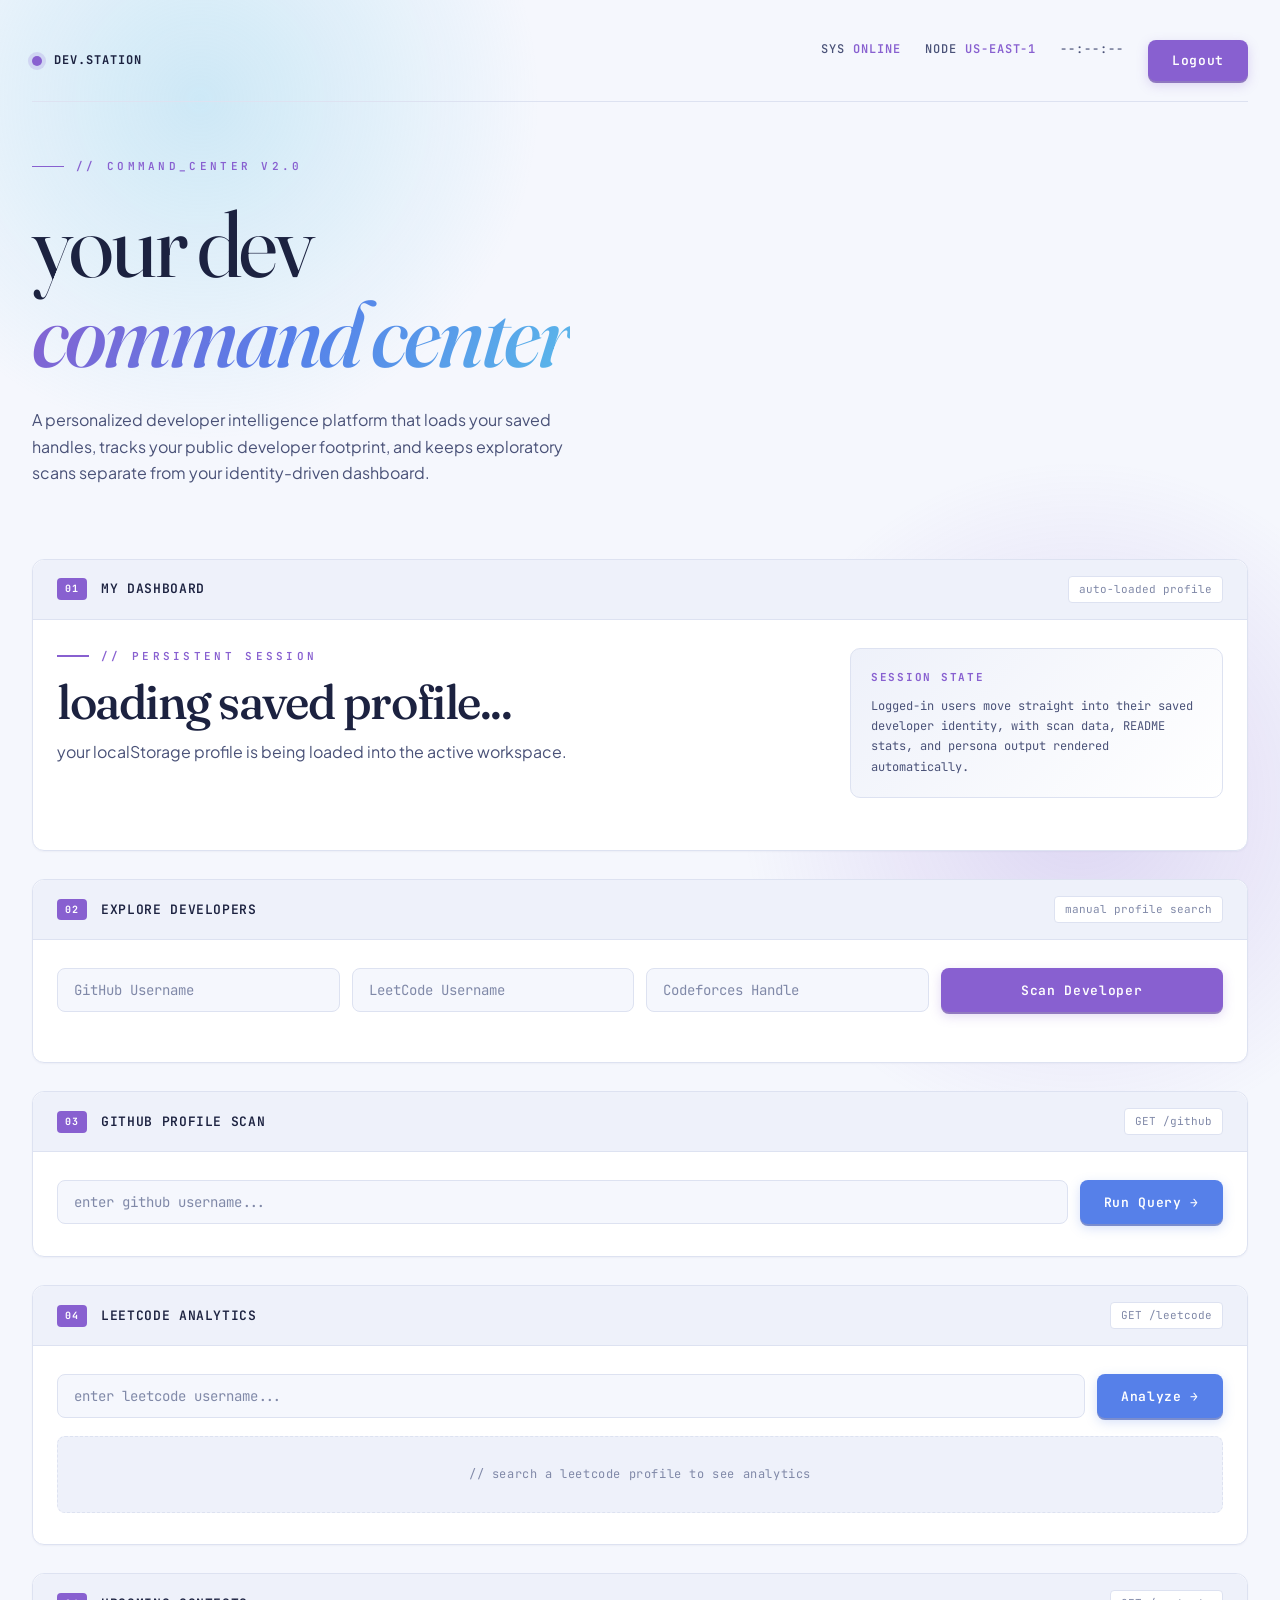
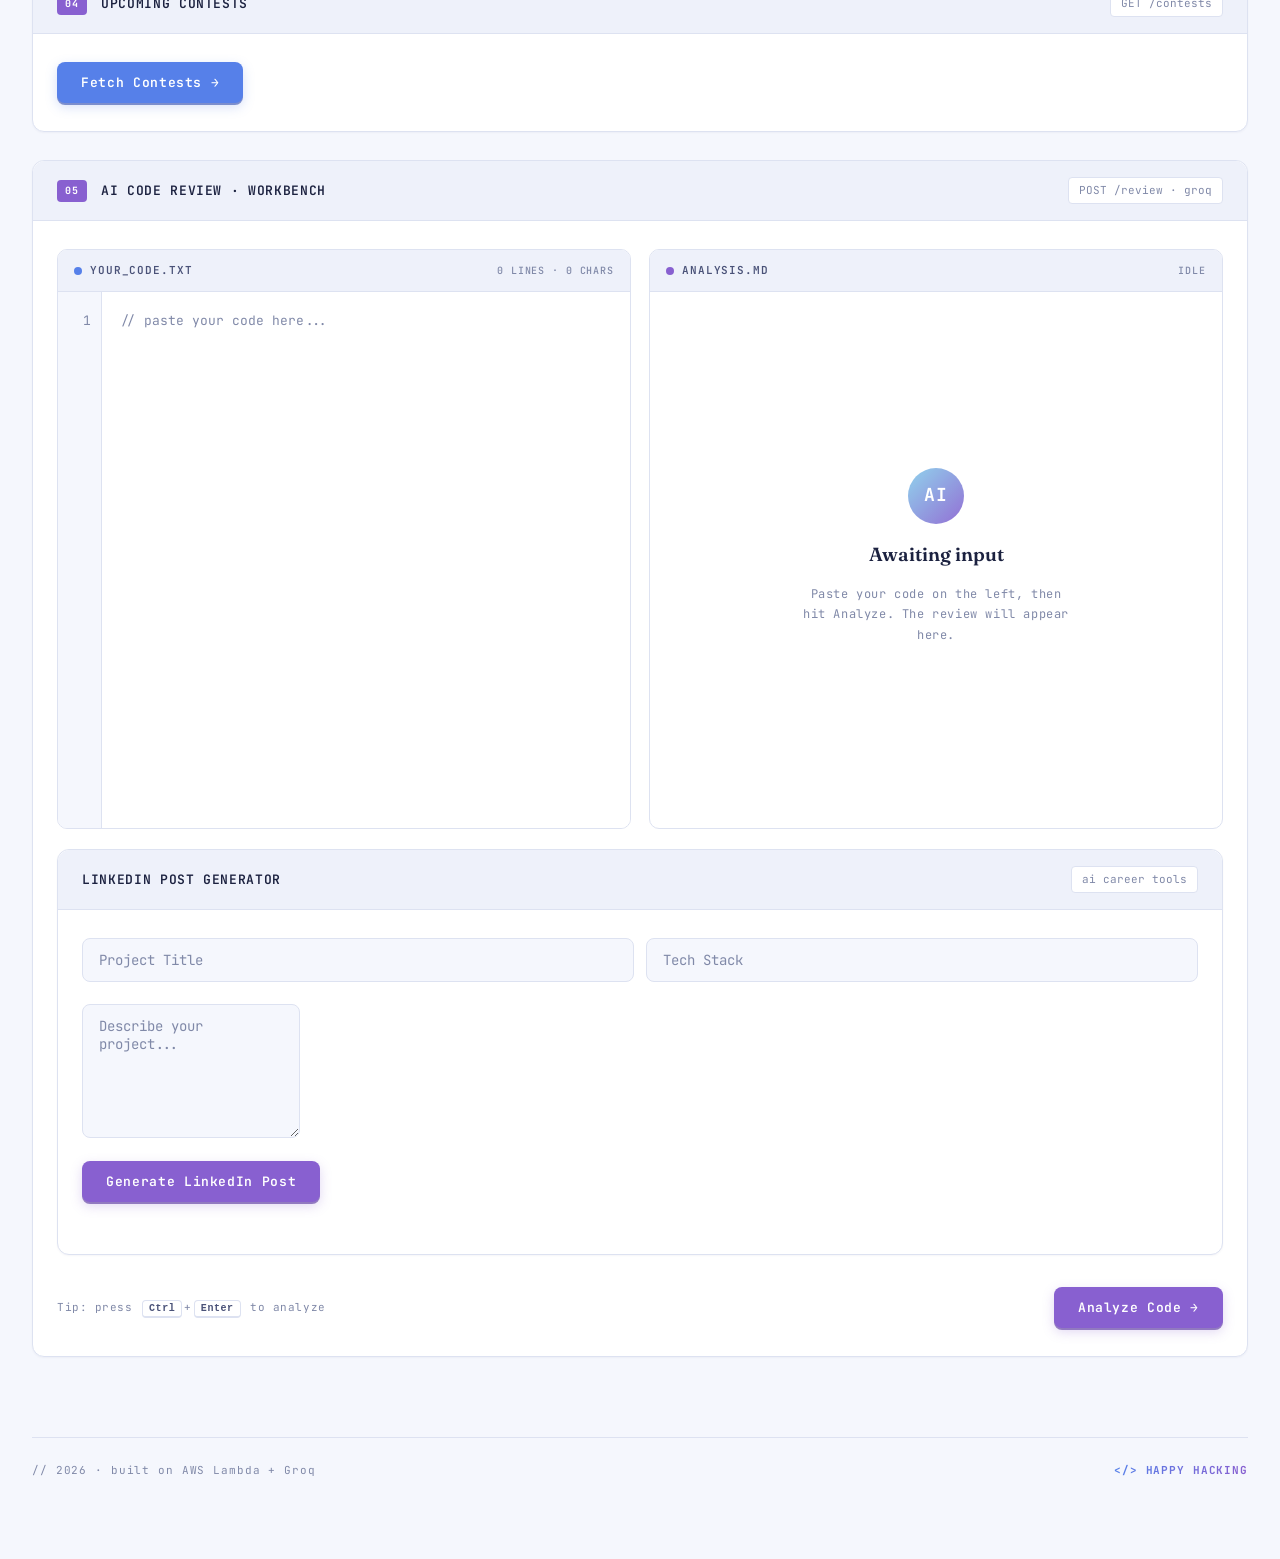
==== dashboard.html @ 7fd4f593 "Initial commit" ====
<!DOCTYPE html>
<html lang="en">
<head>
<meta charset="UTF-8" />
<meta name="viewport" content="width=device-width, initial-scale=1.0" />
<title>DEV.STATION // Command Center</title>
<link rel="preconnect" href="https://fonts.googleapis.com">
<link rel="preconnect" href="https://fonts.gstatic.com" crossorigin>
<link href="https://fonts.googleapis.com/css2?family=Fraunces:opsz,wght@9..144,400;9..144,500;9..144,700;9..144,900&family=JetBrains+Mono:wght@300;400;500;600;700&family=Plus+Jakarta+Sans:wght@400;500;600;700&display=swap" rel="stylesheet">
<link rel="stylesheet" href="style.css" />
</head>
<body data-page="dashboard">

<div class="wrapper dashboard-shell">

    <div class="top-bar">
        <div class="logo">
            <span class="logo-dot"></span>
            <span>DEV.STATION</span>
        </div>
        <div class="status-bar">
            <span>SYS <b>ONLINE</b></span>
            <span>NODE <b>US-EAST-1</b></span>
            <span id="clock">--:--:--</span>
            <button onclick="logout()">Logout</button>
        </div>
    </div>

    <section class="hero dashboard-hero">
        <div class="hero-label">// command_center v2.0</div>
        <h1>your dev<br><em>command center</em></h1>
        <p>A personalized developer intelligence platform that loads your saved handles, tracks your public developer footprint, and keeps exploratory scans separate from your identity-driven dashboard.</p>
    </section>

    <section class="panel">
        <div class="panel-header">
            <div style="display:flex;gap:14px;align-items:center;">
                <span class="panel-tag">01</span>
                <span class="panel-title">My Dashboard</span>
            </div>
            <span class="panel-meta">auto-loaded profile</span>
        </div>
        <div class="panel-body">
            <div class="dashboard-intro">
                <div>
                    <div class="hero-label" style="margin-bottom:12px;">// persistent session</div>
                    <h2 id="dashboardHeading" class="dashboard-title">loading saved profile...</h2>
                    <p id="dashboardSubtitle" class="dashboard-subtitle">your localStorage profile is being loaded into the active workspace.</p>
                    <div id="sessionMeta" class="profile-chip-row"></div>
                </div>
                <div class="dashboard-sidecard">
                    <div class="dashboard-sidecard-title">Session State</div>
                    <p>Logged-in users move straight into their saved developer identity, with scan data, README stats, and persona output rendered automatically.</p>
                </div>
            </div>

            <div id="myDashboardResult"></div>
            <div id="readmeStats" class="readme-section"></div>
        </div>
    </section>

    <section class="panel">
        <div class="panel-header">
            <div style="display:flex;gap:14px;align-items:center;">
                <span class="panel-tag">02</span>
                <span class="panel-title">Explore Developers</span>
            </div>
            <span class="panel-meta">manual profile search</span>
        </div>
        <div class="panel-body">
            <form id="exploreForm">
                <div class="scan-grid">
                    <input type="text" id="exploreGithub" placeholder="GitHub Username" autocomplete="off">
                    <input type="text" id="exploreLeetcode" placeholder="LeetCode Username" autocomplete="off">
                    <input type="text" id="exploreCodeforces" placeholder="Codeforces Handle" autocomplete="off">
                    <button type="submit" id="exploreScanBtn">Scan Developer</button>
                </div>
            </form>

            <div id="exploreStatus" class="auth-message"></div>
            <div id="exploreResult"></div>
        </div>
    </section>

    <section class="panel">
        <div class="panel-header">
            <div style="display:flex;gap:14px;align-items:center;">
                <span class="panel-tag">03</span>
                <span class="panel-title">GitHub Profile Scan</span>
            </div>
            <span class="panel-meta">GET /github</span>
        </div>
        <div class="panel-body">
            <div class="input-row">
                <input type="text" id="username" placeholder="enter github username..." autocomplete="off" />
                <button onclick="getProfile()" id="ghBtn" class="indigo">Run Query &rarr;</button>
            </div>
            <div id="result"></div>
        </div>
    </section>

    <!-- moved LeetCode panel directly under GitHub Profile Scan for clearer flow -->
    <section class="panel">
        <div class="panel-header">
            <div style="display:flex;gap:14px;align-items:center;">
                <span class="panel-tag">04</span>
                <span class="panel-title">LeetCode Analytics</span>
            </div>
            <span class="panel-meta">GET /leetcode</span>
        </div>
        <div class="panel-body">
            <div class="input-row">
                <input type="text" id="leetcodeUsername" placeholder="enter leetcode username..." autocomplete="off" />
                <button onclick="fetchLeetCodeStats()" id="leetBtn" class="indigo">Analyze &rarr;</button>
            </div>
            <div id="leetcodeResult" class="leetcode-result">
                <div class="placeholder">// search a leetcode profile to see analytics</div>
            </div>
        </div>
    </section>

    <section class="panel">
        <div class="panel-header">
            <div style="display:flex;gap:14px;align-items:center;">
                <span class="panel-tag">04</span>
                <span class="panel-title">Upcoming Contests</span>
            </div>
            <span class="panel-meta">GET /contests</span>
        </div>
        <div class="panel-body">
            <button onclick="getContests()" id="contestBtn" class="indigo">Fetch Contests &rarr;</button>
            <div id="contestResult"></div>
        </div>
    </section>

    <section class="panel">
        <div class="panel-header">
            <div style="display:flex;gap:14px;align-items:center;">
                <span class="panel-tag">05</span>
                <span class="panel-title">AI Code Review &middot; Workbench</span>
            </div>
            <span class="panel-meta">POST /review &middot; groq</span>
        </div>
        <div class="panel-body">
            <div class="review-workbench">
                <div class="workbench-pane">
                    <div class="pane-header input-pane">
                        <span class="pane-label">your_code.txt</span>
                        <span class="pane-stat" id="codeStats">0 lines &middot; 0 chars</span>
                    </div>
                    <div class="editor-area">
                        <div class="line-gutter" id="lineGutter">1</div>
                        <textarea id="codeInput" class="code-editor" spellcheck="false" placeholder="// paste your code here..."></textarea>
                    </div>
                </div>

                <div class="workbench-pane">
                    <div class="pane-header output-pane">
                        <span class="pane-label">analysis.md</span>
                        <span class="pane-stat" id="reviewStat">idle</span>
                    </div>
                    <div class="review-output" id="reviewResult">
                        <div class="empty-output">
                            <div class="icon">AI</div>
                            <h4>Awaiting input</h4>
                            <p>Paste your code on the left, then hit Analyze. The review will appear here.</p>
                        </div>
                    </div>
                </div>
            </div>
            <div class="panel">

    <div class="panel-header">

        <div class="panel-title">
            LinkedIn Post Generator
        </div>

        <div class="panel-meta">
            ai career tools
        </div>

    </div>

    <div class="panel-body">

        <div class="scan-grid">

            <input
                type="text"
                id="projectTitle"
                placeholder="Project Title"
            >

            <input
                type="text"
                id="techStack"
                placeholder="Tech Stack"
            >

        </div>

        <textarea
            id="projectDescription"
            rows="6"
            placeholder="Describe your project..."
        ></textarea>

        <div style="margin-top:16px;">

            <button onclick="generateLinkedInPost()">
                Generate LinkedIn Post
            </button>

        </div>

        <div
            id="linkedinPostResult"
            class="result-block"
        ></div>

    </div>

</div>
            <div class="workbench-toolbar">
                <span class="toolbar-hint">
                    Tip: press <kbd>Ctrl</kbd>+<kbd>Enter</kbd> to analyze
                </span>
                <button onclick="reviewCode()" id="reviewBtn">Analyze Code &rarr;</button>
            </div>
        </div>
    </section>

    

    <footer>
        <span>// 2026 &middot; built on AWS Lambda + Groq</span>
        <span class="brand-flair">&lt;/&gt; HAPPY HACKING</span>
    </footer>

</div>

<script src="script.js"></script>

</body>
</html>
---- style.css ----
:root {
    --indigo: #5680E9;
    --sky:    #5AB9EA;
    --sky-2:  #84CEEB;
    --lilac:  #C1C8E4;
    --purple: #8860D0;

    --bg:       #f5f7fd;
    --bg-soft:  #eef1fa;
    --surface:  #ffffff;
    --ink:      #1c2240;
    --ink-mid:  #4a5278;
    --ink-soft: #8089a8;
    --border:   #dde2f1;
    --border-strong: var(--lilac);
    --success:  #3dbf81;
    --amber:    #f5a623;
    --error:    #e25a78;

    --mono:    'JetBrains Mono', ui-monospace, monospace;
    --sans:    'Plus Jakarta Sans', system-ui, sans-serif;
    --display: 'Fraunces', Georgia, serif;
}

* { box-sizing: border-box; margin: 0; padding: 0; }

html, body {
    background: var(--bg);
    color: var(--ink);
    font-family: var(--sans);
    line-height: 1.55;
}
body {
    min-height: 100vh;
    overflow-x: hidden;
    position: relative;
    padding: 40px 32px 80px;
}

body::before {
    content: '';
    position: fixed;
    top: -300px; left: -200px;
    width: 800px; height: 800px;
    background: radial-gradient(circle, rgba(132, 206, 235, 0.35), transparent 60%);
    pointer-events: none;
    z-index: 0;
    animation: float1 18s ease-in-out infinite;
}
body::after {
    content: '';
    position: fixed;
    bottom: -300px; right: -200px;
    width: 800px; height: 800px;
    background: radial-gradient(circle, rgba(136, 96, 208, 0.22), transparent 60%);
    pointer-events: none;
    z-index: 0;
    animation: float2 22s ease-in-out infinite;
}
@keyframes float1 {
    0%, 100% { transform: translate(0,0); }
    50% { transform: translate(60px, 40px); }
}
@keyframes float2 {
    0%, 100% { transform: translate(0,0); }
    50% { transform: translate(-50px, -30px); }
}

.wrapper { max-width: 1280px; margin: 0 auto; position: relative; z-index: 1; }

.top-bar {
    display: flex;
    justify-content: space-between;
    align-items: center;
    padding-bottom: 20px;
    border-bottom: 1px solid var(--border);
    margin-bottom: 56px;
    font-family: var(--mono);
    font-size: 12px;
    font-weight: 500;
    letter-spacing: 0.08em;
    color: var(--ink-mid);
}
.logo {
    display: flex; align-items: center; gap: 12px;
    color: var(--ink); font-weight: 700;
}
.logo-dot {
    width: 10px; height: 10px;
    background: var(--purple);
    border-radius: 50%;
    box-shadow: 0 0 0 4px rgba(136, 96, 208, 0.18);
    animation: blink 2.4s ease-in-out infinite;
}
@keyframes blink {
    0%, 100% { opacity: 1; }
    50% { opacity: 0.5; }
}
.status-bar { display: flex; gap: 24px; }
.status-bar b { color: var(--purple); font-weight: 600; }

.hero { margin-bottom: 72px; }
.hero-label {
    font-family: var(--mono);
    font-size: 11px;
    color: var(--purple);
    font-weight: 600;
    letter-spacing: 0.3em;
    margin-bottom: 24px;
    display: flex; align-items: center; gap: 12px;
    text-transform: uppercase;
}
.hero-label::before {
    content: '';
    width: 32px; height: 1.5px;
    background: var(--purple);
}
.hero h1 {
    font-family: var(--display);
    font-size: clamp(48px, 8vw, 92px);
    line-height: 0.98;
    letter-spacing: -0.03em;
    font-weight: 400;
    margin-bottom: 28px;
    color: var(--ink);
    font-variation-settings: "opsz" 144;
}
.hero h1 em {
    font-style: italic;
    font-weight: 500;
    background: linear-gradient(120deg, var(--purple), var(--indigo) 50%, var(--sky));
    -webkit-background-clip: text;
    background-clip: text;
    -webkit-text-fill-color: transparent;
}
.hero p {
    max-width: 560px;
    color: var(--ink-mid);
    font-size: 16px;
    line-height: 1.65;
}

.panel {
    background: var(--surface);
    border: 1px solid var(--border);
    border-radius: 12px;
    margin-bottom: 28px;
    position: relative;
    transition: all 0.25s ease;
    box-shadow: 0 1px 2px rgba(28, 34, 64, 0.04);
}
.panel:hover {
    border-color: var(--border-strong);
    box-shadow: 0 8px 32px rgba(136, 96, 208, 0.08);
}

.panel-header {
    display: flex;
    justify-content: space-between;
    align-items: center;
    padding: 16px 24px;
    border-bottom: 1px solid var(--border);
    background: var(--bg-soft);
    border-radius: 12px 12px 0 0;
}
.panel-tag {
    font-family: var(--mono);
    background: var(--purple);
    color: white;
    font-size: 10px;
    font-weight: 700;
    letter-spacing: 0.1em;
    padding: 3px 8px;
    border-radius: 4px;
}
.panel-title {
    font-family: var(--mono);
    font-size: 13px;
    font-weight: 600;
    letter-spacing: 0.05em;
    color: var(--ink);
    text-transform: uppercase;
}
.panel-meta {
    font-family: var(--mono);
    font-size: 11px;
    color: var(--ink-soft);
    background: var(--surface);
    padding: 4px 10px;
    border-radius: 4px;
    border: 1px solid var(--border);
}
.panel-body { padding: 28px 24px; }

.input-row { display: flex; gap: 12px; margin-bottom: 4px; }
input[type="text"], input[type="email"], input[type="password"], textarea {
    flex: 1;
    background: var(--bg);
    border: 1.5px solid var(--border);
    color: var(--ink);
    padding: 12px 16px;
    font-family: var(--mono);
    font-size: 14px;
    font-weight: 500;
    outline: none;
    border-radius: 8px;
    transition: all 0.2s ease;
}
input[type="text"]::placeholder, textarea::placeholder {
    color: var(--ink-soft);
    font-weight: 400;
}
input[type="text"]:focus, textarea:focus {
    border-color: var(--indigo);
    background: var(--surface);
    box-shadow: 0 0 0 3px rgba(86, 128, 233, 0.15);
}

button {
    background: var(--purple);
    border: none;
    color: white;
    padding: 12px 24px;
    font-family: var(--mono);
    font-size: 13px;
    font-weight: 600;
    letter-spacing: 0.05em;
    cursor: pointer;
    border-radius: 8px;
    transition: all 0.2s ease;
    white-space: nowrap;
    box-shadow: 0 2px 0 rgba(86, 50, 156, 0.6), 0 4px 12px rgba(136, 96, 208, 0.25);
}
button:hover {
    transform: translateY(-1px);
    box-shadow: 0 3px 0 rgba(86, 50, 156, 0.6), 0 8px 20px rgba(136, 96, 208, 0.35);
}
button:active { transform: translateY(1px); }
button:disabled {
    opacity: 0.6;
    cursor: not-allowed;
    pointer-events: none;
    box-shadow: none;
}
button.indigo {
    background: var(--indigo);
    box-shadow: 0 2px 0 rgba(54, 81, 175, 0.6), 0 4px 12px rgba(86, 128, 233, 0.25);
}
button.indigo:hover {
    box-shadow: 0 3px 0 rgba(54, 81, 175, 0.6), 0 8px 20px rgba(86, 128, 233, 0.35);
}

.result-block { margin-top: 24px; animation: fadeIn 0.35s ease; }
@keyframes fadeIn {
    from { opacity: 0; transform: translateY(6px); }
    to { opacity: 1; transform: translateY(0); }
}

.gh-card {
    display: grid;
    grid-template-columns: 120px 1fr;
    gap: 28px;
    padding: 24px;
    background: linear-gradient(135deg, var(--bg-soft), var(--surface));
    border: 1px solid var(--border);
    border-radius: 10px;
    align-items: center;
}
.gh-avatar {
    width: 120px; height: 120px;
    border-radius: 50%;
    overflow: hidden;
    border: 3px solid var(--surface);
    box-shadow: 0 4px 16px rgba(136, 96, 208, 0.2), 0 0 0 2px var(--purple);
}
.gh-avatar img { width: 100%; height: 100%; object-fit: cover; display: block; }
.gh-name {
    font-family: var(--display);
    font-size: 28px;
    font-weight: 500;
    margin-bottom: 2px;
    letter-spacing: -0.01em;
    color: var(--ink);
    font-variation-settings: "opsz" 36;
}
.gh-username {
    font-family: var(--mono);
    color: var(--indigo);
    font-size: 13px;
    font-weight: 500;
    margin-bottom: 20px;
}
.gh-username::before { content: '@'; opacity: 0.6; }
.gh-stats { display: flex; gap: 32px; margin-bottom: 20px; }
.gh-stat-label {
    font-family: var(--mono);
    font-size: 10px;
    color: var(--ink-soft);
    letter-spacing: 0.15em;
    text-transform: uppercase;
    margin-bottom: 4px;
    font-weight: 500;
}
.gh-stat-value {
    font-family: var(--display);
    font-size: 28px;
    font-weight: 600;
    color: var(--purple);
    font-variant-numeric: tabular-nums;
    font-variation-settings: "opsz" 36;
    line-height: 1;
}
.gh-link {
    display: inline-flex;
    align-items: center;
    gap: 8px;
    color: var(--indigo);
    text-decoration: none;
    font-family: var(--mono);
    font-size: 12px;
    font-weight: 600;
    padding: 8px 14px;
    border-radius: 6px;
    background: rgba(86, 128, 233, 0.08);
    transition: all 0.2s;
}
.gh-link:hover { background: var(--indigo); color: white; }

.contest-rail {
    display: flex;
    gap: 16px;
    overflow-x: auto;
    padding: 4px 4px 16px;
    scrollbar-width: thin;
    scrollbar-color: var(--lilac) transparent;
}
.contest-rail::-webkit-scrollbar { height: 6px; }
.contest-rail::-webkit-scrollbar-track { background: var(--bg-soft); border-radius: 3px; }
.contest-rail::-webkit-scrollbar-thumb { background: var(--lilac); border-radius: 3px; }
.contest-card {
    min-width: 280px;
    max-width: 280px;
    background: var(--surface);
    border: 1px solid var(--border);
    border-radius: 10px;
    padding: 20px;
    flex-shrink: 0;
    transition: all 0.25s ease;
    position: relative;
}
.contest-card:hover {
    border-color: var(--sky);
    transform: translateY(-4px);
    box-shadow: 0 12px 32px rgba(90, 185, 234, 0.18);
}
.contest-phase {
    display: inline-block;
    font-family: var(--mono);
    font-size: 10px;
    font-weight: 700;
    letter-spacing: 0.1em;
    padding: 4px 10px;
    margin-bottom: 14px;
    text-transform: uppercase;
    border-radius: 4px;
}
.phase-BEFORE  { background: rgba(132, 206, 235, 0.25); color: #2d7da6; }
.phase-CODING  { background: rgba(61, 191, 129, 0.18); color: #2a8c5a; animation: pulseGreen 1.6s infinite; }
.phase-FINISHED{ background: var(--bg-soft); color: var(--ink-soft); }
.phase-default { background: rgba(136, 96, 208, 0.15); color: var(--purple); }
@keyframes pulseGreen {
    0%, 100% { box-shadow: 0 0 0 0 rgba(61, 191, 129, 0.4); }
    50% { box-shadow: 0 0 0 6px rgba(61, 191, 129, 0); }
}
.contest-name {
    font-family: var(--sans);
    font-size: 15px;
    font-weight: 600;
    line-height: 1.4;
    margin-bottom: 18px;
    min-height: 42px;
    color: var(--ink);
}
.contest-duration {
    font-family: var(--mono);
    font-size: 11px;
    color: var(--ink-soft);
    letter-spacing: 0.1em;
    text-transform: uppercase;
    padding-top: 14px;
    border-top: 1px dashed var(--border);
}
.contest-duration b {
    color: var(--indigo);
    font-weight: 700;
    font-size: 16px;
    display: block;
    margin-top: 4px;
    letter-spacing: 0;
    text-transform: none;
    font-family: var(--display);
    font-variation-settings: "opsz" 24;
}

/* AI REVIEW WORKBENCH (pythontutor-style) */
.review-workbench {
    display: grid;
    grid-template-columns: 1fr 1fr;
    gap: 18px;
    margin-bottom: 20px;
    min-height: 580px;
}
.workbench-pane {
    display: flex;
    flex-direction: column;
    background: var(--surface);
    border: 1.5px solid var(--border);
    border-radius: 10px;
    overflow: hidden;
    transition: border-color 0.2s;
}
.workbench-pane:focus-within { border-color: var(--indigo); }
.pane-header {
    display: flex;
    justify-content: space-between;
    align-items: center;
    padding: 12px 16px;
    background: var(--bg-soft);
    border-bottom: 1px solid var(--border);
    font-family: var(--mono);
    font-size: 11px;
    font-weight: 600;
    letter-spacing: 0.08em;
    text-transform: uppercase;
    color: var(--ink-mid);
}
.pane-header .pane-label { display: flex; align-items: center; gap: 8px; }
.pane-header .pane-label::before {
    content: '';
    width: 8px; height: 8px;
    border-radius: 50%;
    background: var(--purple);
}
.pane-header.input-pane .pane-label::before { background: var(--indigo); }
.pane-header.output-pane .pane-label::before { background: var(--purple); }
.pane-stat { color: var(--ink-soft); font-weight: 500; font-size: 10px; }

.editor-area {
    flex: 1;
    position: relative;
    display: flex;
    overflow: hidden;
}
.line-gutter {
    background: var(--bg);
    color: var(--ink-soft);
    font-family: var(--mono);
    font-size: 13px;
    line-height: 1.7;
    padding: 18px 10px 18px 14px;
    text-align: right;
    user-select: none;
    border-right: 1px solid var(--border);
    min-width: 44px;
    font-variant-numeric: tabular-nums;
    overflow: hidden;
    white-space: pre;
}
.code-editor {
    flex: 1;
    background: var(--surface);
    border: none;
    outline: none;
    padding: 18px;
    font-family: var(--mono);
    font-size: 13px;
    line-height: 1.7;
    color: var(--ink);
    resize: none;
    width: 100%;
    height: 100%;
    border-radius: 0;
    white-space: pre;
    overflow: auto;
    tab-size: 4;
}
.code-editor:focus { box-shadow: none; }

.review-output {
    flex: 1;
    overflow-y: auto;
    padding: 20px 22px;
    font-family: var(--sans);
    font-size: 14px;
    line-height: 1.7;
    color: var(--ink);
    white-space: normal;
    word-break: break-word;
    scrollbar-width: thin;
    scrollbar-color: var(--lilac) transparent;
}
.review-output::-webkit-scrollbar { width: 8px; }
.review-output::-webkit-scrollbar-thumb { background: var(--lilac); border-radius: 4px; }
.review-output h3 {
    font-family: var(--display);
    font-weight: 600;
    font-size: 17px;
    margin: 18px 0 8px;
    color: var(--purple);
    font-variation-settings: "opsz" 24;
}
.review-output h3:first-child { margin-top: 0; }
.review-output strong { color: var(--purple); font-weight: 700; }
.review-output em { color: var(--indigo); font-style: normal; font-weight: 600; }
.review-output code {
    background: rgba(86, 128, 233, 0.1);
    color: var(--indigo);
    padding: 2px 6px;
    border-radius: 4px;
    font-family: var(--mono);
    font-size: 12.5px;
    font-weight: 500;
}
.review-output pre {
    background: var(--bg-soft);
    border: 1px solid var(--border);
    padding: 12px 14px;
    border-radius: 6px;
    overflow-x: auto;
    margin: 10px 0;
    font-family: var(--mono);
    font-size: 12.5px;
    line-height: 1.6;
}
.review-output ul, .review-output ol { padding-left: 22px; margin: 6px 0 12px; }
.review-output li { margin-bottom: 4px; }
.review-output p { margin-bottom: 8px; }

.empty-output {
    height: 100%;
    display: flex;
    flex-direction: column;
    align-items: center;
    justify-content: center;
    color: var(--ink-soft);
    gap: 14px;
    padding: 40px 24px;
    text-align: center;
}
.empty-output .icon {
    width: 56px; height: 56px;
    border-radius: 50%;
    background: linear-gradient(135deg, var(--sky-2), var(--purple));
    display: flex; align-items: center; justify-content: center;
    color: white; font-size: 18px;
    font-family: var(--mono);
    font-weight: 700;
    letter-spacing: 0.05em;
    opacity: 0.9;
}
.empty-output h4 {
    font-family: var(--display);
    font-size: 19px;
    color: var(--ink);
    font-weight: 600;
    font-variation-settings: "opsz" 24;
}
.empty-output p {
    font-family: var(--mono);
    font-size: 12px;
    letter-spacing: 0.05em;
    color: var(--ink-soft);
    max-width: 280px;
}

.workbench-toolbar {
    display: flex;
    justify-content: space-between;
    align-items: center;
    gap: 12px;
    padding-top: 4px;
    flex-wrap: wrap;
}
.toolbar-hint {
    font-family: var(--mono);
    font-size: 11px;
    color: var(--ink-soft);
    letter-spacing: 0.05em;
}
.toolbar-hint kbd {
    background: var(--surface);
    border: 1px solid var(--border);
    border-bottom-width: 2px;
    border-radius: 4px;
    padding: 2px 6px;
    font-size: 10px;
    font-weight: 600;
    color: var(--ink-mid);
    margin: 0 2px;
}

.status-msg {
    padding: 14px 18px;
    border: 1px solid var(--border);
    background: var(--bg-soft);
    font-family: var(--mono);
    font-size: 12px;
    color: var(--ink-mid);
    margin-top: 14px;
    border-radius: 8px;
    display: flex;
    align-items: center;
    gap: 12px;
}
.status-msg.inline { margin: 0; }
.status-msg.error {
    border-color: var(--error);
    background: rgba(226, 90, 120, 0.08);
    color: var(--error);
}
.ascii-loader {
    color: var(--purple);
    font-weight: 700;
    letter-spacing: 0.15em;
}

/* ===================== */
/* LEETCODE PANEL */
/* ===================== */
.leetcode-result { margin-top: 18px; min-height: 80px; }

.leetcode-card {
    padding: 26px;
    background: linear-gradient(135deg, var(--bg-soft), var(--surface));
    border: 1px solid var(--border);
    border-radius: 10px;
    animation: fadeIn 0.4s ease;
}
.leetcode-card h3 {
    font-family: var(--display);
    font-size: 26px;
    font-weight: 500;
    color: var(--ink);
    margin-bottom: 20px;
    letter-spacing: -0.01em;
    font-variation-settings: "opsz" 36;
    display: flex;
    align-items: baseline;
    gap: 6px;
}
.leetcode-card h3::before {
    content: '@';
    color: var(--indigo);
    opacity: 0.55;
    font-family: var(--mono);
    font-size: 17px;
    font-weight: 500;
}

.leetcode-stats {
    display: grid;
    grid-template-columns: repeat(auto-fit, minmax(140px, 1fr));
    gap: 12px;
}
.stat-box {
    background: var(--surface);
    border: 1px solid var(--border);
    border-radius: 8px;
    padding: 14px 16px;
    font-family: var(--mono);
    font-size: 10px;
    color: var(--ink-soft);
    letter-spacing: 0.15em;
    text-transform: uppercase;
    font-weight: 500;
    transition: all 0.2s ease;
}
.stat-box:hover {
    border-color: var(--border-strong);
    transform: translateY(-2px);
    box-shadow: 0 6px 18px rgba(136, 96, 208, 0.1);
}
.stat-box span {
    display: block;
    margin-top: 8px;
    font-family: var(--display);
    font-size: 26px;
    font-weight: 600;
    color: var(--purple);
    letter-spacing: 0;
    text-transform: none;
    font-variant-numeric: tabular-nums;
    font-variation-settings: "opsz" 36;
    line-height: 1.1;
}

/* difficulty color coding: relies on JS render order
   (Total, Easy, Medium, Hard, Ranking, Acceptance) */
.stat-box:nth-child(2) span { color: var(--success); }
.stat-box:nth-child(3) span { color: var(--amber); }
.stat-box:nth-child(4) span { color: var(--error); }
.stat-box:nth-child(5) span { color: var(--indigo); }
.stat-box:nth-child(6) span { color: var(--sky); }

/* placeholder shown before any search */
.placeholder {
    color: var(--ink-soft);
    font-family: var(--mono);
    font-size: 12px;
    letter-spacing: 0.05em;
    text-align: center;
    padding: 28px 16px;
    background: var(--bg-soft);
    border: 1px dashed var(--border);
    border-radius: 8px;
}

/* loading / error states rendered by fetchLeetCodeStats() */
.loading {
    color: var(--indigo);
    font-family: var(--mono);
    font-size: 12px;
    padding: 14px 18px;
    border: 1px solid var(--border);
    border-radius: 8px;
    background: var(--bg-soft);
    letter-spacing: 0.05em;
}
.error-message {
    color: var(--error);
    font-family: var(--mono);
    font-size: 12px;
    padding: 14px 18px;
    border: 1px solid var(--error);
    background: rgba(226, 90, 120, 0.08);
    border-radius: 8px;
    letter-spacing: 0.05em;
}

footer {
    margin-top: 80px;
    padding-top: 24px;
    border-top: 1px solid var(--border);
    font-family: var(--mono);
    font-size: 11px;
    color: var(--ink-soft);
    letter-spacing: 0.08em;
    display: flex;
    justify-content: space-between;
    flex-wrap: wrap;
    gap: 16px;
}
footer .brand-flair {
    background: linear-gradient(90deg, var(--indigo), var(--purple));
    -webkit-background-clip: text;
    background-clip: text;
    -webkit-text-fill-color: transparent;
    font-weight: 700;
}

@media (max-width: 900px) {
    .review-workbench { grid-template-columns: 1fr; min-height: auto; }
    .workbench-pane { min-height: 340px; }
    .dashboard-intro { grid-template-columns: 1fr; }
}
@media (max-width: 720px) {
    body { padding: 24px 16px 60px; }
    .top-bar { flex-direction: column; gap: 14px; align-items: flex-start; }
    .gh-card { grid-template-columns: 1fr; text-align: center; }
    .gh-avatar { margin: 0 auto; }
    .gh-stats { justify-content: center; }
    .input-row { flex-direction: column; }
    .panel-body { padding: 20px 16px; }
    .hero h1 { font-size: 44px; }
    .dashboard-title { font-size: 34px; }
    .readme-grid { grid-template-columns: 1fr; }
    .profile-chip-row { gap: 8px; }
    .profile-chip { width: 100%; text-align: center; }
}
/* ===================== */
/* DEVELOPER SCAN PANEL */
/* ===================== */

.scan-grid {
    display: grid;
    grid-template-columns: repeat(auto-fit, minmax(220px, 1fr));
    gap: 12px;
    margin-bottom: 22px;
}

.scan-card {
    padding: 28px;
    background:
        linear-gradient(
            135deg,
            var(--bg-soft),
            var(--surface)
        );

    border: 1px solid var(--border);
    border-radius: 12px;

    animation: fadeIn 0.35s ease;
}

.scan-top {
    display: flex;
    gap: 22px;
    align-items: center;
    margin-bottom: 26px;
}

.scan-avatar {
    width: 96px;
    height: 96px;
    border-radius: 50%;
    overflow: hidden;

    border: 3px solid var(--surface);

    box-shadow:
        0 4px 18px rgba(136, 96, 208, 0.18),
        0 0 0 2px var(--purple);
}

.scan-avatar img {
    width: 100%;
    height: 100%;
    object-fit: cover;
}

.scan-name {
    font-family: var(--display);
    font-size: 32px;
    font-weight: 600;
    color: var(--ink);

    font-variation-settings: "opsz" 36;
}

.scan-username {
    margin-top: 4px;

    font-family: var(--mono);
    font-size: 12px;

    color: var(--indigo);

    letter-spacing: 0.08em;
}

.scan-stats {
    display: grid;

    grid-template-columns:
        repeat(auto-fit, minmax(160px, 1fr));

    gap: 14px;

    margin-bottom: 22px;
}

.scan-stat {
    background: var(--surface);

    border: 1px solid var(--border);

    border-radius: 10px;

    padding: 16px;
}

.scan-stat-label {
    font-family: var(--mono);

    font-size: 10px;

    text-transform: uppercase;

    letter-spacing: 0.15em;

    color: var(--ink-soft);

    margin-bottom: 8px;
}

.scan-stat-value {
    font-family: var(--display);

    font-size: 30px;

    color: var(--purple);

    font-weight: 600;

    line-height: 1;

    font-variation-settings: "opsz" 36;
}

.persona-list {
    display: flex;
    flex-wrap: wrap;
    gap: 10px;
}

.persona-badge {
    padding: 10px 14px;

    border-radius: 999px;

    background:
        linear-gradient(
            135deg,
            var(--purple),
            var(--indigo)
        );

    color: white;

    font-family: var(--mono);

    font-size: 11px;

    letter-spacing: 0.06em;

    text-transform: uppercase;

    box-shadow:
        0 6px 18px rgba(136, 96, 208, 0.22);
}

.auth-shell {
    max-width: 880px;
    margin: 0 auto;
    min-height: calc(100vh - 120px);
    display: flex;
    flex-direction: column;
    justify-content: center;
    gap: 24px;
}

.auth-hero { text-align: left; }
.auth-panel { padding: 28px; box-shadow: 0 6px 30px rgba(136,96,208,0.06); }
.auth-panel .panel-body { padding: 20px; }
.auth-hero h1 { font-size: 40px; }

/* Password helpers for signup/login */
.password-meta {
    display: flex;
    gap: 10px;
    align-items: center;
    margin-top: 8px;
}
.password-strength {
    font-family: var(--mono);
    font-size: 12px;
    color: var(--ink-soft);
}
.small-ghost {
    background: transparent;
    border: 1px solid var(--border);
    color: var(--indigo);
    padding: 6px 10px;
    border-radius: 6px;
    font-family: var(--mono);
    font-size: 12px;
    cursor: pointer;
}
.small-ghost:hover { background: rgba(86,128,233,0.06); }

.auth-hero,
.dashboard-hero {
    max-width: 860px;
}

.auth-panel {
    max-width: 860px;
    margin-left: auto;
    margin-right: auto;
}

.auth-grid {
    grid-template-columns: repeat(auto-fit, minmax(220px, 1fr));
    gap: 14px;
}

.auth-submit {
    grid-column: 1 / -1;
    width: 100%;
}

.auth-message {
    margin-top: 16px;
}

.auth-footer-note {
    margin-top: 18px;
    font-family: var(--mono);
    font-size: 12px;
    color: var(--ink-soft);
}

.auth-footer-note a,
.auth-link {
    color: var(--indigo);
    text-decoration: none;
}

.dashboard-intro {
    display: grid;
    grid-template-columns: minmax(0, 1.35fr) minmax(260px, 0.65fr);
    gap: 18px;
    margin-bottom: 24px;
}

.dashboard-title {
    font-family: var(--display);
    font-size: clamp(32px, 4vw, 48px);
    line-height: 1.05;
    color: var(--ink);
    letter-spacing: -0.03em;
    font-weight: 500;
    margin-bottom: 12px;
    font-variation-settings: "opsz" 48;
}

.dashboard-subtitle {
    max-width: 640px;
    color: var(--ink-mid);
    font-family: var(--sans);
    line-height: 1.65;
    margin-bottom: 14px;
}

.dashboard-sidecard {
    padding: 20px;
    border: 1px solid var(--border);
    border-radius: 10px;
    background: linear-gradient(135deg, var(--bg-soft), var(--surface));
}

.dashboard-sidecard-title {
    font-family: var(--mono);
    font-size: 11px;
    text-transform: uppercase;
    letter-spacing: 0.16em;
    color: var(--purple);
    margin-bottom: 10px;
    font-weight: 700;
}

.dashboard-sidecard p {
    font-family: var(--mono);
    font-size: 12px;
    line-height: 1.7;
    color: var(--ink-mid);
}

.profile-chip-row {
    display: flex;
    flex-wrap: wrap;
    gap: 10px;
}

.profile-chip {
    padding: 8px 12px;
    border-radius: 999px;
    background: rgba(86, 128, 233, 0.08);
    border: 1px solid rgba(86, 128, 233, 0.2);
    color: var(--indigo);
    font-family: var(--mono);
    font-size: 11px;
    letter-spacing: 0.06em;
}

.readme-section {
    margin-top: 6px;
}

.readme-grid {
    display: grid;
    grid-template-columns: repeat(auto-fit, minmax(280px, 1fr));
    gap: 14px;
}

.readme-card {
    padding: 14px;
    background: linear-gradient(135deg, var(--bg-soft), var(--surface));
    border: 1px solid var(--border);
    border-radius: 10px;
}

.readme-card-label {
    font-family: var(--mono);
    font-size: 10px;
    text-transform: uppercase;
    letter-spacing: 0.18em;
    color: var(--ink-soft);
    margin-bottom: 10px;
}

.readme-card img {
    width: 100%;
    display: block;
    border-radius: 8px;
}

.scan-card-compact .scan-stats {
    margin-bottom: 18px;
}

.scan-copy {
    min-width: 0;
}

.scan-kicker {
    font-family: var(--mono);
    font-size: 10px;
    text-transform: uppercase;
    letter-spacing: 0.18em;
    color: var(--ink-soft);
    margin-bottom: 8px;
}

.scan-summary {
    margin: 10px 0 14px;
    font-family: var(--sans);
    color: var(--ink-mid);
    line-height: 1.6;
}

.scan-copy .gh-link {
    margin-top: 2px;
}

.scan-card .placeholder {
    width: 100%;
    text-align: left;
}
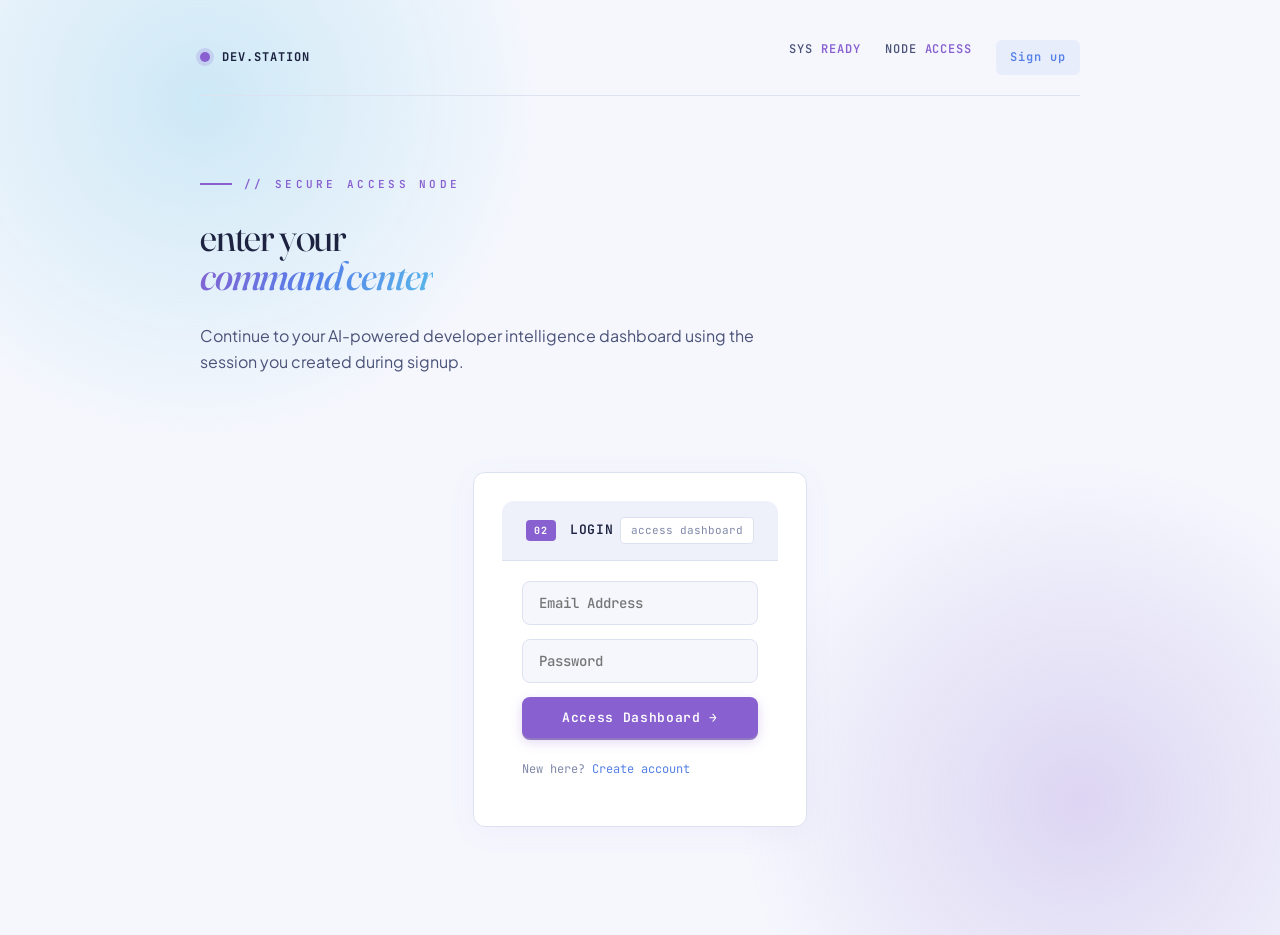
==== commit 3628efbc: "Intital commit" ====
--- a/dashboard.html
+++ b/dashboard.html
@@ -8,6 +8,7 @@
 <link rel="preconnect" href="https://fonts.gstatic.com" crossorigin>
 <link href="https://fonts.googleapis.com/css2?family=Fraunces:opsz,wght@9..144,400;9..144,500;9..144,700;9..144,900&family=JetBrains+Mono:wght@300;400;500;600;700&family=Plus+Jakarta+Sans:wght@400;500;600;700&display=swap" rel="stylesheet">
 <link rel="stylesheet" href="style.css" />
+<link rel="icon" href="data:image/svg+xml,<svg xmlns='http://www.w3.org/2000/svg' viewBox='0 0 16 16'><text y='14' font-size='16' fill='%235680E9'>&lt;/&gt;</text></svg>" />
 </head>
 <body data-page="dashboard">
 
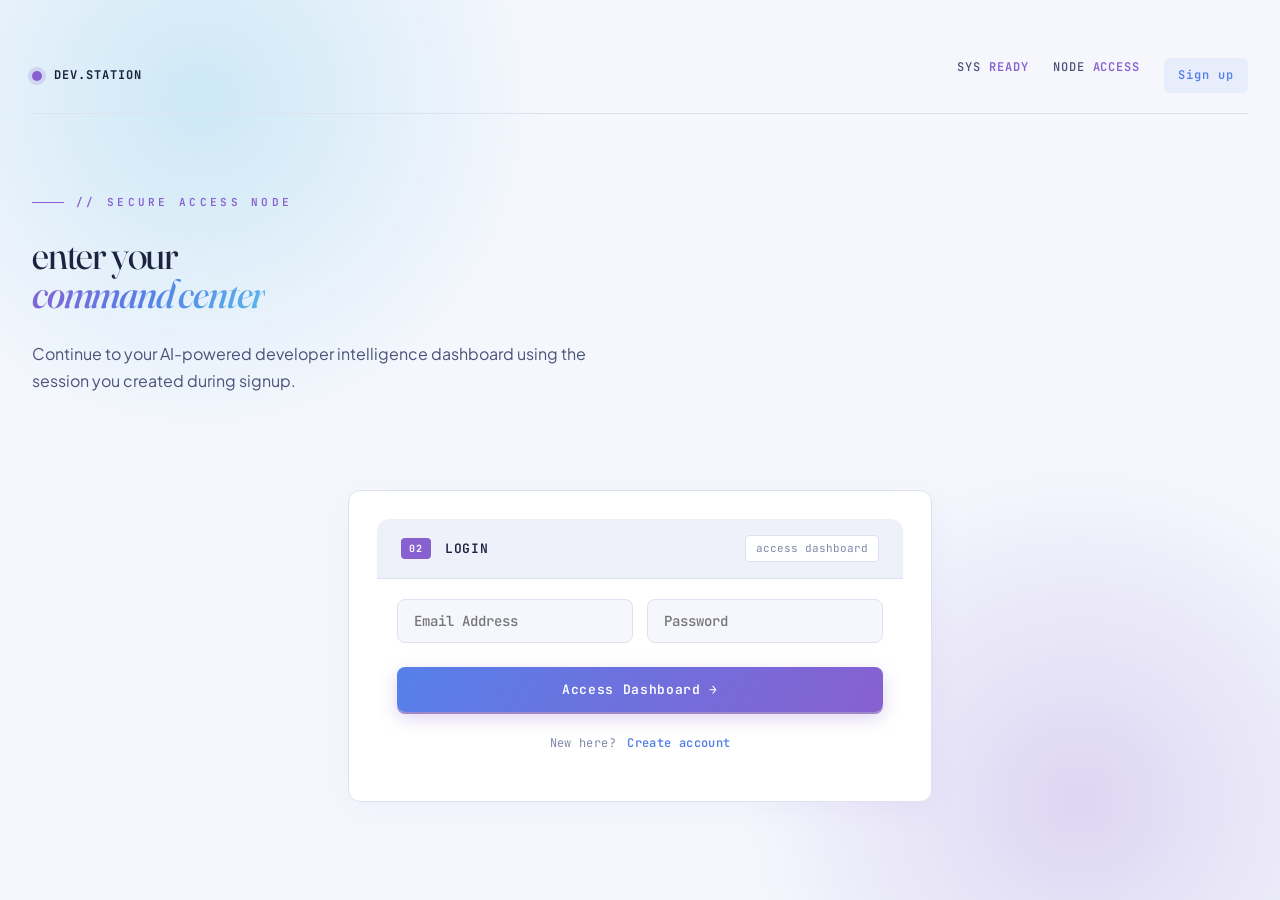
==== commit 42953f8f: "update done to ui" ====
--- a/dashboard.html
+++ b/dashboard.html
@@ -17,13 +17,13 @@
     <div class="top-bar">
         <div class="logo">
             <span class="logo-dot"></span>
-            <span>DEV.STATION</span>
+            <span>VIBIN&nbsp;<b style="color:var(--purple);">DEV.STATION</b></span>
         </div>
         <div class="status-bar">
             <span>SYS <b>ONLINE</b></span>
             <span>NODE <b>US-EAST-1</b></span>
             <span id="clock">--:--:--</span>
-            <button onclick="logout()">Logout</button>
+            <button class="logout-btn" onclick="logout()">Logout</button>
         </div>
     </div>
 
@@ -33,6 +33,9 @@
         <p>A personalized developer intelligence platform that loads your saved handles, tracks your public developer footprint, and keeps exploratory scans separate from your identity-driven dashboard.</p>
     </section>
 
+    <!-- ===================================== -->
+    <!-- 01 — MY DASHBOARD (auto-loaded)       -->
+    <!-- ===================================== -->
     <section class="panel">
         <div class="panel-header">
             <div style="display:flex;gap:14px;align-items:center;">
@@ -60,6 +63,9 @@
         </div>
     </section>
 
+    <!-- ===================================== -->
+    <!-- 02 — EXPLORE DEVELOPERS               -->
+    <!-- ===================================== -->
     <section class="panel">
         <div class="panel-header">
             <div style="display:flex;gap:14px;align-items:center;">
@@ -71,10 +77,19 @@
         <div class="panel-body">
             <form id="exploreForm">
                 <div class="scan-grid">
-                    <input type="text" id="exploreGithub" placeholder="GitHub Username" autocomplete="off">
-                    <input type="text" id="exploreLeetcode" placeholder="LeetCode Username" autocomplete="off">
-                    <input type="text" id="exploreCodeforces" placeholder="Codeforces Handle" autocomplete="off">
-                    <button type="submit" id="exploreScanBtn">Scan Developer</button>
+                    <label class="field">
+                        <span class="field-label">GitHub</span>
+                        <input type="text" id="exploreGithub" placeholder="username" autocomplete="off">
+                    </label>
+                    <label class="field">
+                        <span class="field-label">LeetCode</span>
+                        <input type="text" id="exploreLeetcode" placeholder="username" autocomplete="off">
+                    </label>
+                    <label class="field">
+                        <span class="field-label">Codeforces</span>
+                        <input type="text" id="exploreCodeforces" placeholder="handle" autocomplete="off">
+                    </label>
+                    <button type="submit" id="exploreScanBtn" class="scan-action-btn">Scan Developer &rarr;</button>
                 </div>
             </form>
 
@@ -83,6 +98,9 @@
         </div>
     </section>
 
+    <!-- ===================================== -->
+    <!-- 03 — GITHUB PROFILE SCAN              -->
+    <!-- ===================================== -->
     <section class="panel">
         <div class="panel-header">
             <div style="display:flex;gap:14px;align-items:center;">
@@ -100,7 +118,9 @@
         </div>
     </section>
 
-    <!-- moved LeetCode panel directly under GitHub Profile Scan for clearer flow -->
+    <!-- ===================================== -->
+    <!-- 04 — LEETCODE ANALYTICS               -->
+    <!-- ===================================== -->
     <section class="panel">
         <div class="panel-header">
             <div style="display:flex;gap:14px;align-items:center;">
@@ -120,10 +140,13 @@
         </div>
     </section>
 
-    <section class="panel">
-        <div class="panel-header">
-            <div style="display:flex;gap:14px;align-items:center;">
-                <span class="panel-tag">04</span>
+    <!-- ===================================== -->
+    <!-- 05 — UPCOMING CONTESTS                -->
+    <!-- ===================================== -->
+    <section class="panel">
+        <div class="panel-header">
+            <div style="display:flex;gap:14px;align-items:center;">
+                <span class="panel-tag">05</span>
                 <span class="panel-title">Upcoming Contests</span>
             </div>
             <span class="panel-meta">GET /contests</span>
@@ -134,10 +157,13 @@
         </div>
     </section>
 
-    <section class="panel">
-        <div class="panel-header">
-            <div style="display:flex;gap:14px;align-items:center;">
-                <span class="panel-tag">05</span>
+    <!-- ===================================== -->
+    <!-- 06 — AI CODE REVIEW WORKBENCH         -->
+    <!-- ===================================== -->
+    <section class="panel">
+        <div class="panel-header">
+            <div style="display:flex;gap:14px;align-items:center;">
+                <span class="panel-tag">06</span>
                 <span class="panel-title">AI Code Review &middot; Workbench</span>
             </div>
             <span class="panel-meta">POST /review &middot; groq</span>
@@ -169,60 +195,6 @@
                     </div>
                 </div>
             </div>
-            <div class="panel">
-
-    <div class="panel-header">
-
-        <div class="panel-title">
-            LinkedIn Post Generator
-        </div>
-
-        <div class="panel-meta">
-            ai career tools
-        </div>
-
-    </div>
-
-    <div class="panel-body">
-
-        <div class="scan-grid">
-
-            <input
-                type="text"
-                id="projectTitle"
-                placeholder="Project Title"
-            >
-
-            <input
-                type="text"
-                id="techStack"
-                placeholder="Tech Stack"
-            >
-
-        </div>
-
-        <textarea
-            id="projectDescription"
-            rows="6"
-            placeholder="Describe your project..."
-        ></textarea>
-
-        <div style="margin-top:16px;">
-
-            <button onclick="generateLinkedInPost()">
-                Generate LinkedIn Post
-            </button>
-
-        </div>
-
-        <div
-            id="linkedinPostResult"
-            class="result-block"
-        ></div>
-
-    </div>
-
-</div>
             <div class="workbench-toolbar">
                 <span class="toolbar-hint">
                     Tip: press <kbd>Ctrl</kbd>+<kbd>Enter</kbd> to analyze
@@ -232,8 +204,6 @@
         </div>
     </section>
 
-    
-
     <footer>
         <span>// 2026 &middot; built on AWS Lambda + Groq</span>
         <span class="brand-flair">&lt;/&gt; HAPPY HACKING</span>
--- a/style.css
+++ b/style.css
@@ -1137,4 +1137,455 @@
 .scan-card .placeholder {
     width: 100%;
     text-align: left;
+}
+/* ========================================================== */
+/* DEV.STATION — ADDITIONS for polished auth + dashboard pages */
+/* Append to end of your existing style.css                    */
+/* ========================================================== */
+
+/* shared auth shell */
+.auth-shell { max-width: 1240px; }
+
+.auth-link-pill {
+    font-family: var(--mono);
+    font-size: 11px;
+    font-weight: 700;
+    letter-spacing: 0.1em;
+    padding: 6px 12px;
+    border-radius: 999px;
+    border: 1px solid var(--border);
+    color: var(--ink-mid);
+    text-decoration: none;
+    background: var(--surface);
+    transition: all 0.2s ease;
+}
+.auth-link-pill:hover {
+    color: var(--indigo);
+    border-color: var(--indigo);
+    transform: translateY(-1px);
+}
+
+/* split layout: brand pane on left, form on right */
+.auth-split {
+    display: grid;
+    grid-template-columns: 1.05fr 1fr;
+    gap: 36px;
+    align-items: stretch;
+    margin-bottom: 60px;
+}
+@media (max-width: 900px) {
+    .auth-split { grid-template-columns: 1fr; gap: 28px; }
+}
+
+/* brand/aside pane */
+.auth-aside {
+    background: linear-gradient(150deg,
+        rgba(132, 206, 235, 0.18),
+        rgba(136, 96, 208, 0.10) 60%,
+        rgba(86, 128, 233, 0.08));
+    border: 1px solid var(--border);
+    border-radius: 18px;
+    padding: 48px 44px 36px;
+    display: flex;
+    flex-direction: column;
+    justify-content: space-between;
+    position: relative;
+    overflow: hidden;
+}
+.auth-aside::before {
+    content: '';
+    position: absolute;
+    top: -120px; right: -120px;
+    width: 320px; height: 320px;
+    background: radial-gradient(circle, rgba(136, 96, 208, 0.25), transparent 65%);
+    pointer-events: none;
+}
+.auth-aside::after {
+    content: '';
+    position: absolute;
+    bottom: -100px; left: -80px;
+    width: 280px; height: 280px;
+    background: radial-gradient(circle, rgba(90, 185, 234, 0.2), transparent 65%);
+    pointer-events: none;
+}
+.auth-aside > * { position: relative; z-index: 1; }
+
+.auth-display {
+    font-family: var(--display);
+    font-size: clamp(40px, 6.5vw, 64px);
+    font-weight: 400;
+    line-height: 1.0;
+    letter-spacing: -0.025em;
+    margin: 16px 0 22px;
+    color: var(--ink);
+    font-variation-settings: "opsz" 96;
+}
+.auth-display em {
+    font-style: italic;
+    font-weight: 500;
+    background: linear-gradient(120deg, var(--purple), var(--indigo) 50%, var(--sky));
+    -webkit-background-clip: text;
+    background-clip: text;
+    -webkit-text-fill-color: transparent;
+}
+
+.auth-lede {
+    color: var(--ink-mid);
+    font-size: 15px;
+    line-height: 1.65;
+    max-width: 460px;
+    margin-bottom: 32px;
+}
+
+.auth-feature-list {
+    list-style: none;
+    padding: 0;
+    margin: 0 0 32px;
+    display: flex;
+    flex-direction: column;
+    gap: 12px;
+}
+.auth-feature-list li {
+    display: flex;
+    align-items: center;
+    gap: 14px;
+    font-family: var(--mono);
+    font-size: 12.5px;
+    color: var(--ink);
+    font-weight: 500;
+    letter-spacing: 0.02em;
+}
+.bullet-tag {
+    flex-shrink: 0;
+    width: 28px; height: 28px;
+    border-radius: 8px;
+    background: var(--surface);
+    border: 1px solid var(--border);
+    display: inline-flex;
+    align-items: center;
+    justify-content: center;
+    font-family: var(--mono);
+    font-size: 10px;
+    font-weight: 700;
+    letter-spacing: 0.1em;
+    color: var(--purple);
+}
+
+.auth-aside-foot {
+    padding-top: 18px;
+    border-top: 1px dashed var(--border);
+    font-family: var(--mono);
+    font-size: 11px;
+    letter-spacing: 0.08em;
+}
+
+/* form panel */
+.auth-panel {
+    align-self: start;
+    margin-bottom: 0;
+}
+.auth-grid {
+    display: grid !important;
+    grid-template-columns: 1fr 1fr;
+    gap: 14px !important;
+}
+.auth-grid > .field-full,
+.auth-grid > .field-group-label,
+.auth-grid > .auth-submit,
+.auth-grid > #passwordStrength {
+    grid-column: 1 / -1;
+}
+@media (max-width: 540px) {
+    .auth-grid { grid-template-columns: 1fr; }
+}
+
+/* per-field stack with label above input */
+.field {
+    display: flex;
+    flex-direction: column;
+    gap: 6px;
+}
+.field-label {
+    font-family: var(--mono);
+    font-size: 10px;
+    font-weight: 600;
+    letter-spacing: 0.18em;
+    text-transform: uppercase;
+    color: var(--ink-soft);
+}
+.field input[type="text"],
+.field input[type="email"],
+.field input[type="password"] {
+    width: 100%;
+    margin: 0;
+}
+
+.field-group-label {
+    font-family: var(--mono);
+    font-size: 10px;
+    font-weight: 700;
+    letter-spacing: 0.2em;
+    text-transform: uppercase;
+    color: var(--purple);
+    margin: 8px 0 -2px;
+    padding-bottom: 6px;
+    border-bottom: 1px dashed var(--border);
+}
+
+/* password meta row */
+.password-meta {
+    display: flex;
+    justify-content: space-between;
+    align-items: center;
+    margin-top: 6px;
+    gap: 12px;
+}
+.small-ghost {
+    background: transparent;
+    color: var(--ink-mid);
+    border: 1px solid var(--border);
+    padding: 4px 10px;
+    font-family: var(--mono);
+    font-size: 10px;
+    font-weight: 600;
+    letter-spacing: 0.08em;
+    border-radius: 6px;
+    box-shadow: none;
+    cursor: pointer;
+    transition: all 0.2s;
+}
+.small-ghost:hover {
+    color: var(--indigo);
+    border-color: var(--indigo);
+    transform: none;
+    box-shadow: none;
+}
+.password-strength {
+    font-family: var(--mono);
+    font-size: 10px;
+    color: var(--ink-soft);
+    letter-spacing: 0.08em;
+}
+
+/* submit button */
+.auth-submit {
+    background: linear-gradient(120deg, var(--indigo), var(--purple));
+    box-shadow: 0 2px 0 rgba(86, 50, 156, 0.5), 0 6px 18px rgba(136, 96, 208, 0.28);
+    padding: 14px 24px;
+    font-size: 13px;
+    margin-top: 10px;
+    width: 100%;
+}
+.auth-submit:hover {
+    box-shadow: 0 3px 0 rgba(86, 50, 156, 0.5), 0 10px 24px rgba(136, 96, 208, 0.4);
+}
+
+/* divider */
+.auth-divider {
+    position: relative;
+    text-align: center;
+    margin: 22px 0 14px;
+    font-family: var(--mono);
+    font-size: 10px;
+    font-weight: 600;
+    letter-spacing: 0.2em;
+    color: var(--ink-soft);
+}
+.auth-divider::before {
+    content: '';
+    position: absolute;
+    top: 50%; left: 0; right: 0;
+    height: 1px;
+    background: var(--border);
+    z-index: 0;
+}
+.auth-divider span {
+    position: relative;
+    background: var(--surface);
+    padding: 0 14px;
+    z-index: 1;
+}
+
+/* footer note */
+.auth-footer-note {
+    text-align: center;
+    font-family: var(--mono);
+    font-size: 12px;
+    color: var(--ink-soft);
+    letter-spacing: 0.03em;
+    margin-top: 8px;
+}
+.auth-footer-note a {
+    color: var(--indigo);
+    font-weight: 600;
+    text-decoration: none;
+    margin-left: 4px;
+}
+.auth-footer-note a:hover { text-decoration: underline; }
+
+/* auth status message */
+.auth-message {
+    margin-top: 14px;
+    min-height: 0;
+}
+.auth-message:empty { margin-top: 0; }
+
+/* ========================================================== */
+/* DASHBOARD POLISH                                            */
+/* ========================================================== */
+
+.dashboard-shell { max-width: 1280px; }
+.dashboard-hero { margin-bottom: 48px; }
+
+.logout-btn {
+    background: transparent;
+    color: var(--ink-soft);
+    border: 1px solid var(--border);
+    padding: 6px 14px;
+    font-family: var(--mono);
+    font-size: 10px;
+    font-weight: 700;
+    letter-spacing: 0.12em;
+    border-radius: 6px;
+    box-shadow: none;
+    cursor: pointer;
+}
+.logout-btn:hover {
+    color: var(--error);
+    border-color: var(--error);
+    box-shadow: none;
+    transform: translateY(-1px);
+}
+
+/* My Dashboard intro layout */
+.dashboard-intro {
+    display: grid;
+    grid-template-columns: 1.5fr 1fr;
+    gap: 28px;
+    align-items: stretch;
+    margin-bottom: 22px;
+}
+@media (max-width: 800px) {
+    .dashboard-intro { grid-template-columns: 1fr; }
+}
+
+.dashboard-title {
+    font-family: var(--display);
+    font-size: clamp(28px, 3.5vw, 38px);
+    font-weight: 500;
+    letter-spacing: -0.02em;
+    line-height: 1.1;
+    margin-bottom: 10px;
+    color: var(--ink);
+    font-variation-settings: "opsz" 48;
+}
+.dashboard-subtitle {
+    color: var(--ink-mid);
+    font-size: 14px;
+    line-height: 1.6;
+    max-width: 540px;
+    margin-bottom: 16px;
+}
+
+.profile-chip-row {
+    display: flex;
+    flex-wrap: wrap;
+    gap: 8px;
+    margin-top: 4px;
+}
+.profile-chip {
+    font-family: var(--mono);
+    font-size: 11px;
+    font-weight: 600;
+    letter-spacing: 0.04em;
+    padding: 6px 12px;
+    border-radius: 999px;
+    background: var(--bg-soft);
+    border: 1px solid var(--border);
+    color: var(--ink-mid);
+    display: inline-flex;
+    align-items: center;
+    gap: 6px;
+}
+.profile-chip strong {
+    color: var(--purple);
+    font-weight: 700;
+}
+.profile-chip.empty {
+    color: var(--ink-soft);
+    border-style: dashed;
+    background: transparent;
+}
+
+.dashboard-sidecard {
+    background: linear-gradient(155deg,
+        rgba(136, 96, 208, 0.08),
+        rgba(90, 185, 234, 0.06));
+    border: 1px solid var(--border);
+    border-radius: 12px;
+    padding: 22px 22px 24px;
+    position: relative;
+    overflow: hidden;
+}
+.dashboard-sidecard::after {
+    content: '';
+    position: absolute;
+    top: -60px; right: -60px;
+    width: 160px; height: 160px;
+    background: radial-gradient(circle, rgba(136, 96, 208, 0.18), transparent 70%);
+    pointer-events: none;
+}
+.dashboard-sidecard-title {
+    font-family: var(--mono);
+    font-size: 10px;
+    font-weight: 700;
+    letter-spacing: 0.2em;
+    text-transform: uppercase;
+    color: var(--purple);
+    margin-bottom: 12px;
+}
+.dashboard-sidecard p {
+    font-size: 13px;
+    line-height: 1.65;
+    color: var(--ink-mid);
+}
+
+/* Readme stats grid (empty container ready for future SVG embeds) */
+.readme-section {
+    margin-top: 20px;
+}
+.readme-section:empty { margin-top: 0; }
+.readme-stats-grid {
+    display: grid;
+    grid-template-columns: 1fr 1fr;
+    gap: 16px;
+    margin-top: 16px;
+}
+.readme-stats-card img {
+    width: 100%;
+    height: auto;
+    border-radius: 10px;
+    border: 1px solid var(--border);
+    background: var(--surface);
+    display: block;
+}
+@media (max-width: 720px) {
+    .readme-stats-grid { grid-template-columns: 1fr; }
+}
+
+/* explore form: make the inline button align with field tops */
+#exploreForm .scan-grid {
+    grid-template-columns: 1fr 1fr 1fr 1.1fr;
+    gap: 12px;
+    align-items: end;
+}
+#exploreForm .scan-action-btn {
+    background: linear-gradient(120deg, var(--indigo), var(--purple));
+    height: 42px;
+    margin: 0;
+    align-self: end;
+}
+@media (max-width: 900px) {
+    #exploreForm .scan-grid { grid-template-columns: 1fr; }
+    #exploreForm .scan-action-btn { width: 100%; }
 }
